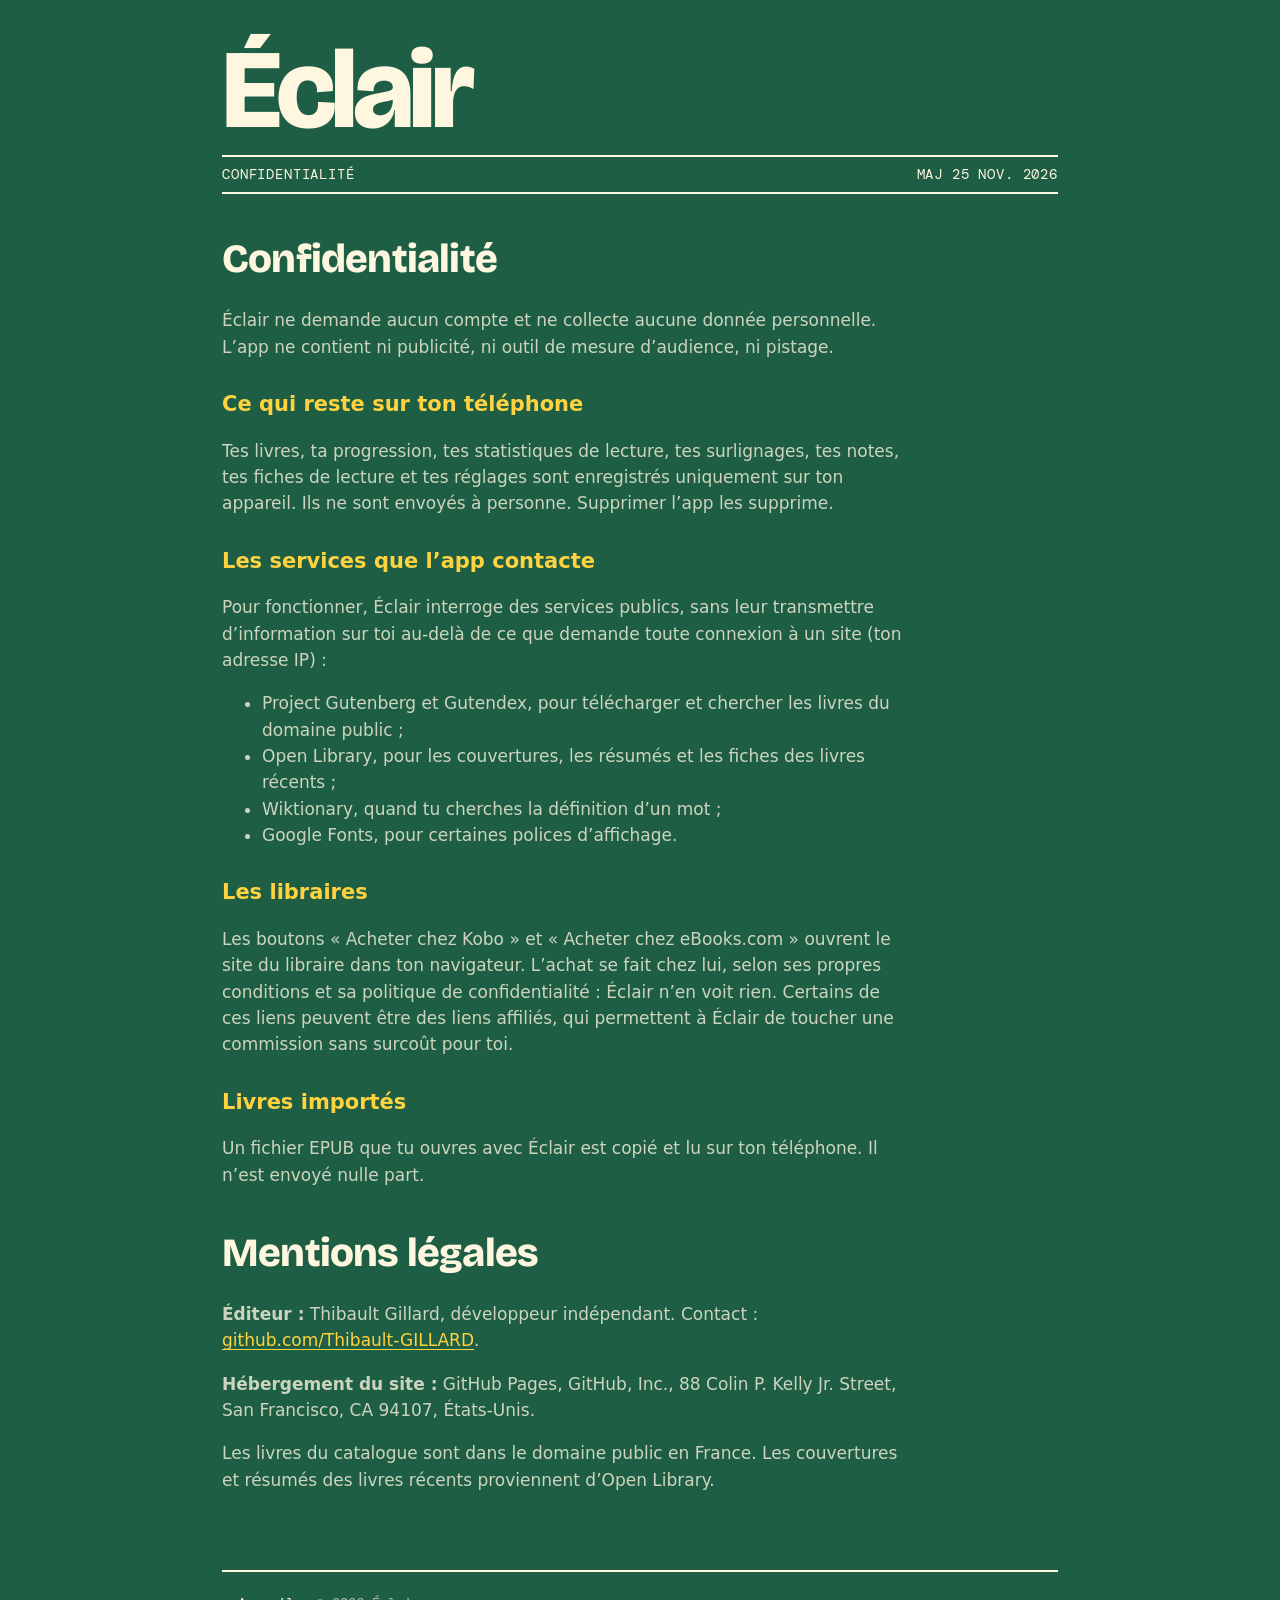
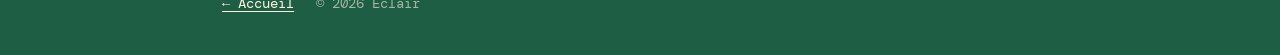
==== confidentialite.html @ 577f2a63 "Page de présentation d'Éclair et page confidentialité Co-Authored-By: Claude Opus 5.5 <noreply@anthr" ====
<!doctype html>
<html lang="fr">
<head>
  <meta charset="utf-8">
  <meta name="viewport" content="width=device-width, initial-scale=1">
  <title>Confidentialité et mentions légales — Éclair</title>
  <link rel="icon" href="icon.png">
  <link rel="preconnect" href="https://fonts.googleapis.com">
  <link rel="preconnect" href="https://fonts.gstatic.com" crossorigin>
  <link href="https://fonts.googleapis.com/css2?family=Bricolage+Grotesque:opsz,wght@12..96,800&family=DM+Mono:wght@400;500&display=swap" rel="stylesheet">
  <link rel="stylesheet" href="style.css">
</head>
<body>
  <div class="wrap">
    <header class="mast">
      <div class="row"><h1><a href="./" style="color:inherit;text-decoration:none">Éclair</a></h1></div>
      <div class="strip"><span>CONFIDENTIALITÉ</span><span>MAJ 25 NOV. 2026</span></div>
    </header>

    <div class="doc">
      <h2>Confidentialité</h2>
      <p>Éclair ne demande aucun compte et ne collecte aucune donnée personnelle. L’app ne contient ni publicité, ni outil de mesure d’audience, ni pistage.</p>

      <h3>Ce qui reste sur ton téléphone</h3>
      <p>Tes livres, ta progression, tes statistiques de lecture, tes surlignages, tes notes, tes fiches de lecture et tes réglages sont enregistrés uniquement sur ton appareil. Ils ne sont envoyés à personne. Supprimer l’app les supprime.</p>

      <h3>Les services que l’app contacte</h3>
      <p>Pour fonctionner, Éclair interroge des services publics, sans leur transmettre d’information sur toi au-delà de ce que demande toute connexion à un site (ton adresse IP) :</p>
      <ul>
        <li>Project Gutenberg et Gutendex, pour télécharger et chercher les livres du domaine public ;</li>
        <li>Open Library, pour les couvertures, les résumés et les fiches des livres récents ;</li>
        <li>Wiktionary, quand tu cherches la définition d’un mot ;</li>
        <li>Google Fonts, pour certaines polices d’affichage.</li>
      </ul>

      <h3>Les libraires</h3>
      <p>Les boutons « Acheter chez Kobo » et « Acheter chez eBooks.com » ouvrent le site du libraire dans ton navigateur. L’achat se fait chez lui, selon ses propres conditions et sa politique de confidentialité : Éclair n’en voit rien. Certains de ces liens peuvent être des liens affiliés, qui permettent à Éclair de toucher une commission sans surcoût pour toi.</p>

      <h3>Livres importés</h3>
      <p>Un fichier EPUB que tu ouvres avec Éclair est copié et lu sur ton téléphone. Il n’est envoyé nulle part.</p>

      <h2>Mentions légales</h2>
      <p><strong>Éditeur :</strong> Thibault Gillard, développeur indépendant. Contact : <a href="https://github.com/Thibault-GILLARD">github.com/Thibault-GILLARD</a>.</p>
      <p><strong>Hébergement du site :</strong> GitHub Pages, GitHub, Inc., 88 Colin P. Kelly Jr. Street, San Francisco, CA 94107, États-Unis.</p>
      <p>Les livres du catalogue sont dans le domaine public en France. Les couvertures et résumés des livres récents proviennent d’Open Library.</p>
    </div>

    <footer>
      <a href="./">← Accueil</a>
      <span>© 2026 Éclair</span>
    </footer>
  </div>
</body>
</html>
---- style.css ----
:root {
  --bg: #1E5E45;
  --bg2: #174C38;
  --cream: #FFF6E0;
  --ink2: rgba(255, 246, 224, 0.78);
  --ink3: rgba(255, 246, 224, 0.58);
  --yellow: #FFD23F;
  --pink: #FF6F91;
  --navy: #1A1A40;
  --display: "Bricolage Grotesque", system-ui, sans-serif;
  --mono: "DM Mono", ui-monospace, monospace;
}
* { box-sizing: border-box; }
html { -webkit-text-size-adjust: 100%; }
body {
  margin: 0;
  background: var(--bg);
  color: var(--cream);
  font: 17px/1.55 system-ui, -apple-system, "Segoe UI", sans-serif;
}
a { color: var(--yellow); text-underline-offset: 3px; }
.wrap { max-width: 880px; margin: 0 auto; padding: 0 22px; }

/* masthead, like the app's library */
header.mast { padding-top: 40px; }
.mast .row { display: flex; align-items: center; gap: 18px; }
.mast img { width: 76px; height: 76px; border-radius: 18px; }
.mast h1 { margin: 0; font-family: var(--display); font-weight: 800; font-size: clamp(64px, 14vw, 112px); letter-spacing: -0.04em; line-height: 0.9; }
.strip { margin-top: 14px; display: flex; justify-content: space-between; font-family: var(--mono); font-size: 14px; letter-spacing: 0.06em; border-top: 2px solid var(--cream); border-bottom: 2px solid var(--cream); padding: 7px 0; }

.hero { padding: 40px 0 10px; }
.hero h2 { font-family: var(--display); font-weight: 800; font-size: clamp(32px, 6vw, 48px); line-height: 1.05; letter-spacing: -0.02em; margin: 0 0 16px; }
.hero p { font-size: 19px; color: var(--ink2); max-width: 36em; margin: 0 0 22px; }
.badge { display: inline-block; position: relative; background: var(--yellow); color: var(--navy); font-family: var(--mono); font-weight: 500; padding: 14px 20px; border-radius: 10px; transform: rotate(-1.2deg); box-shadow: 0 10px 24px -12px rgba(0,0,0,0.5); }
.badge::before { content: ""; position: absolute; top: -10px; left: 50%; width: 80px; height: 20px; margin-left: -40px; background: rgba(255, 246, 224, 0.55); transform: rotate(2deg); }

section { padding: 34px 0 8px; }
section h3 { font-family: var(--display); font-weight: 800; font-size: 30px; letter-spacing: -0.02em; margin: 0 0 18px; }
.grid { display: grid; grid-template-columns: repeat(auto-fit, minmax(240px, 1fr)); gap: 16px; }
.card { background: var(--bg2); border-radius: 14px; padding: 20px; }
.card h4 { margin: 0 0 6px; color: var(--yellow); font-size: 19px; }
.card p { margin: 0; color: var(--ink2); font-size: 15.5px; }
.card .k { font-family: var(--mono); font-size: 12px; letter-spacing: 0.08em; color: var(--pink); margin-bottom: 10px; }

.shots { display: flex; gap: 16px; overflow-x: auto; padding-bottom: 8px; }
.shots img { height: 520px; border-radius: 28px; box-shadow: 0 14px 30px -14px rgba(0,0,0,0.6); }

.note { color: var(--ink2); font-size: 15.5px; max-width: 40em; }
footer { margin-top: 40px; padding: 22px 0 40px; border-top: 2px solid var(--cream); font-family: var(--mono); font-size: 13.5px; color: var(--ink3); display: flex; flex-wrap: wrap; gap: 8px 22px; }
footer a { color: var(--cream); }

/* legal page */
.doc { max-width: 40em; padding-bottom: 20px; }
.doc h2 { font-family: var(--display); font-weight: 800; font-size: 40px; letter-spacing: -0.02em; margin: 34px 0 10px; }
.doc h3 { font-size: 21px; margin: 28px 0 6px; font-family: system-ui, sans-serif; letter-spacing: 0; color: var(--yellow); }
.doc p, .doc li { color: var(--ink2); }
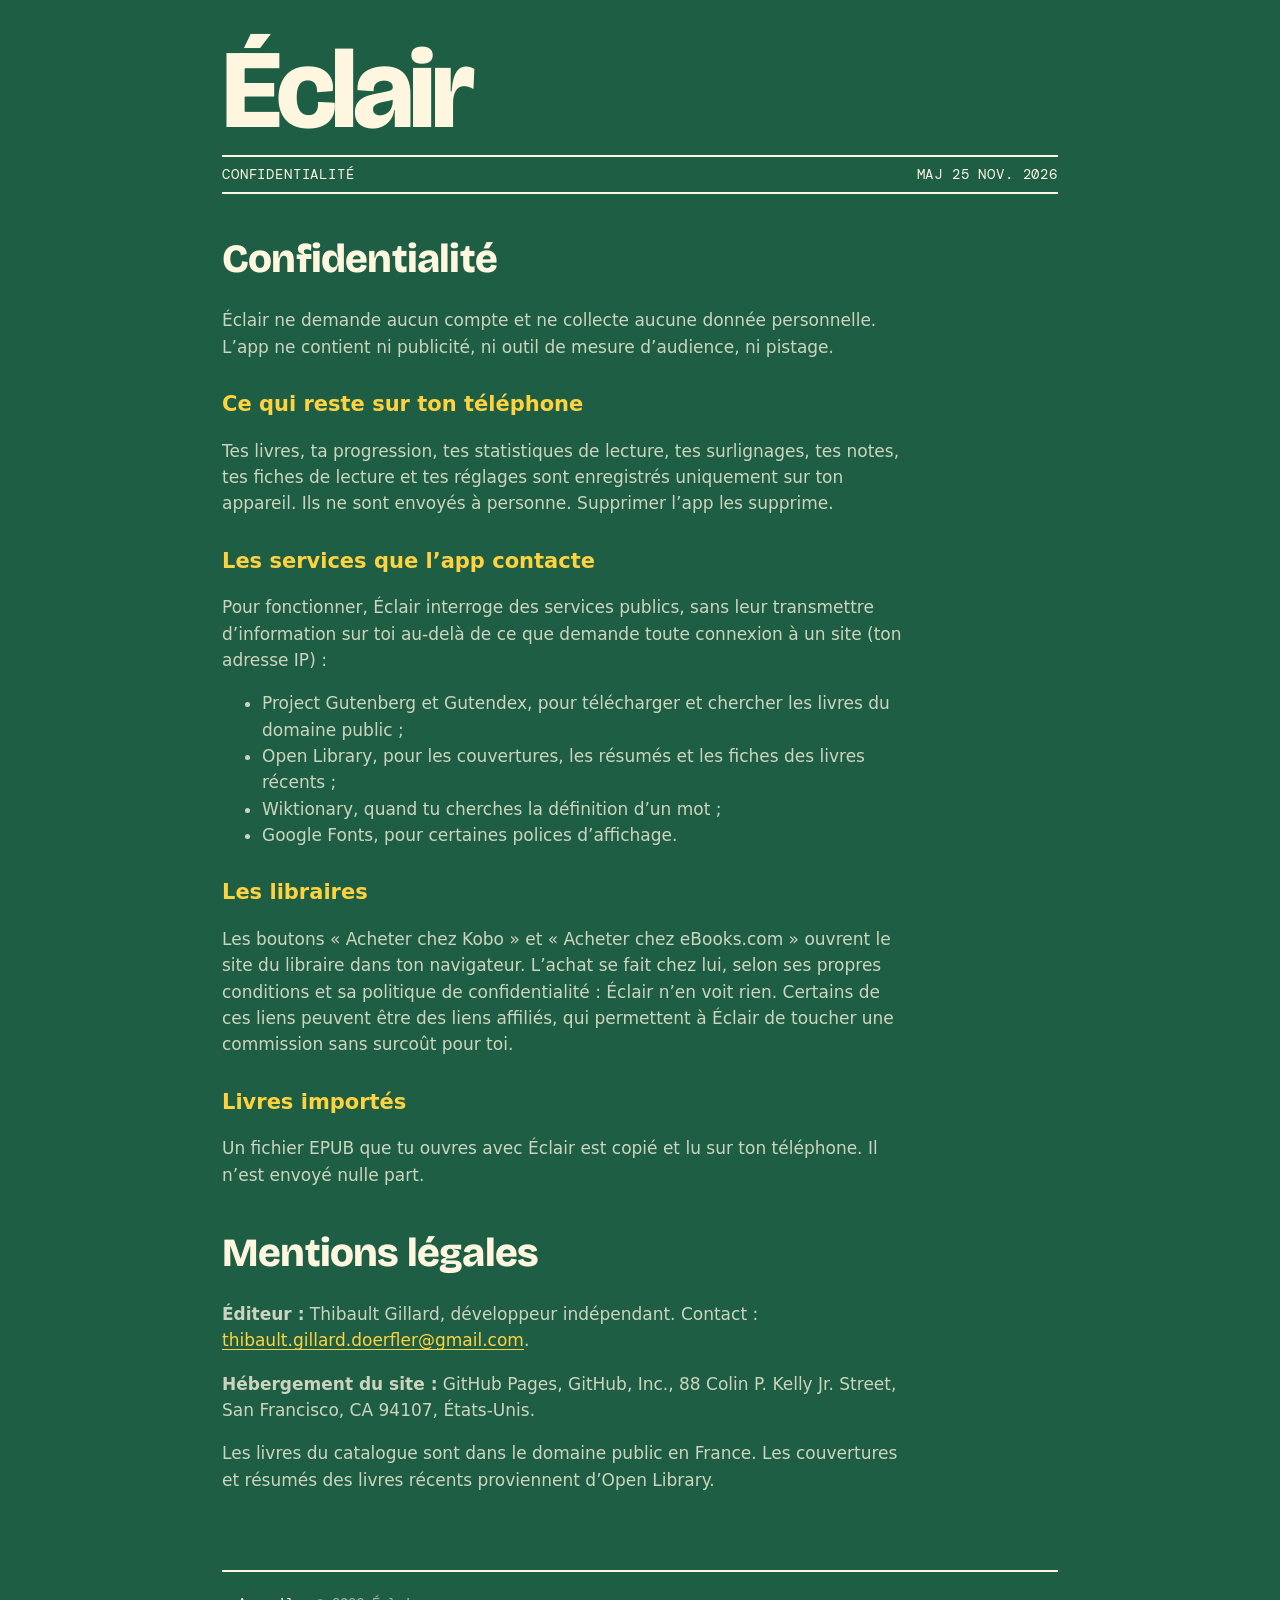
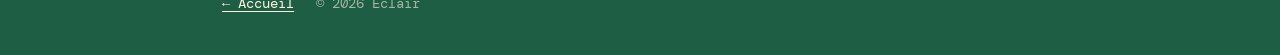
==== commit d12ca5c4: "Contact : adresse e-mail (masquée contre les robots) Co-Authored-By: Claude Opus 5.5 <noreply@anthro" ====
--- a/confidentialite.html
+++ b/confidentialite.html
@@ -40,7 +40,7 @@
       <p>Un fichier EPUB que tu ouvres avec Éclair est copié et lu sur ton téléphone. Il n’est envoyé nulle part.</p>
 
       <h2>Mentions légales</h2>
-      <p><strong>Éditeur :</strong> Thibault Gillard, développeur indépendant. Contact : <a href="https://github.com/Thibault-GILLARD">github.com/Thibault-GILLARD</a>.</p>
+      <p><strong>Éditeur :</strong> Thibault Gillard, développeur indépendant. Contact : <a class="mail" data-show="1" href="https://github.com/Thibault-GILLARD">thibault.gillard.doerfler [at] gmail.com</a>.</p>
       <p><strong>Hébergement du site :</strong> GitHub Pages, GitHub, Inc., 88 Colin P. Kelly Jr. Street, San Francisco, CA 94107, États-Unis.</p>
       <p>Les livres du catalogue sont dans le domaine public en France. Les couvertures et résumés des livres récents proviennent d’Open Library.</p>
     </div>
@@ -50,5 +50,6 @@
       <span>© 2026 Éclair</span>
     </footer>
   </div>
+<script>document.querySelectorAll("a.mail").forEach(function(a){var m=["thibault.gillard.doerfler","gmail.com"].join("@");a.href="mailto:"+m;if(a.dataset.show)a.textContent=m;});</script>
 </body>
 </html>
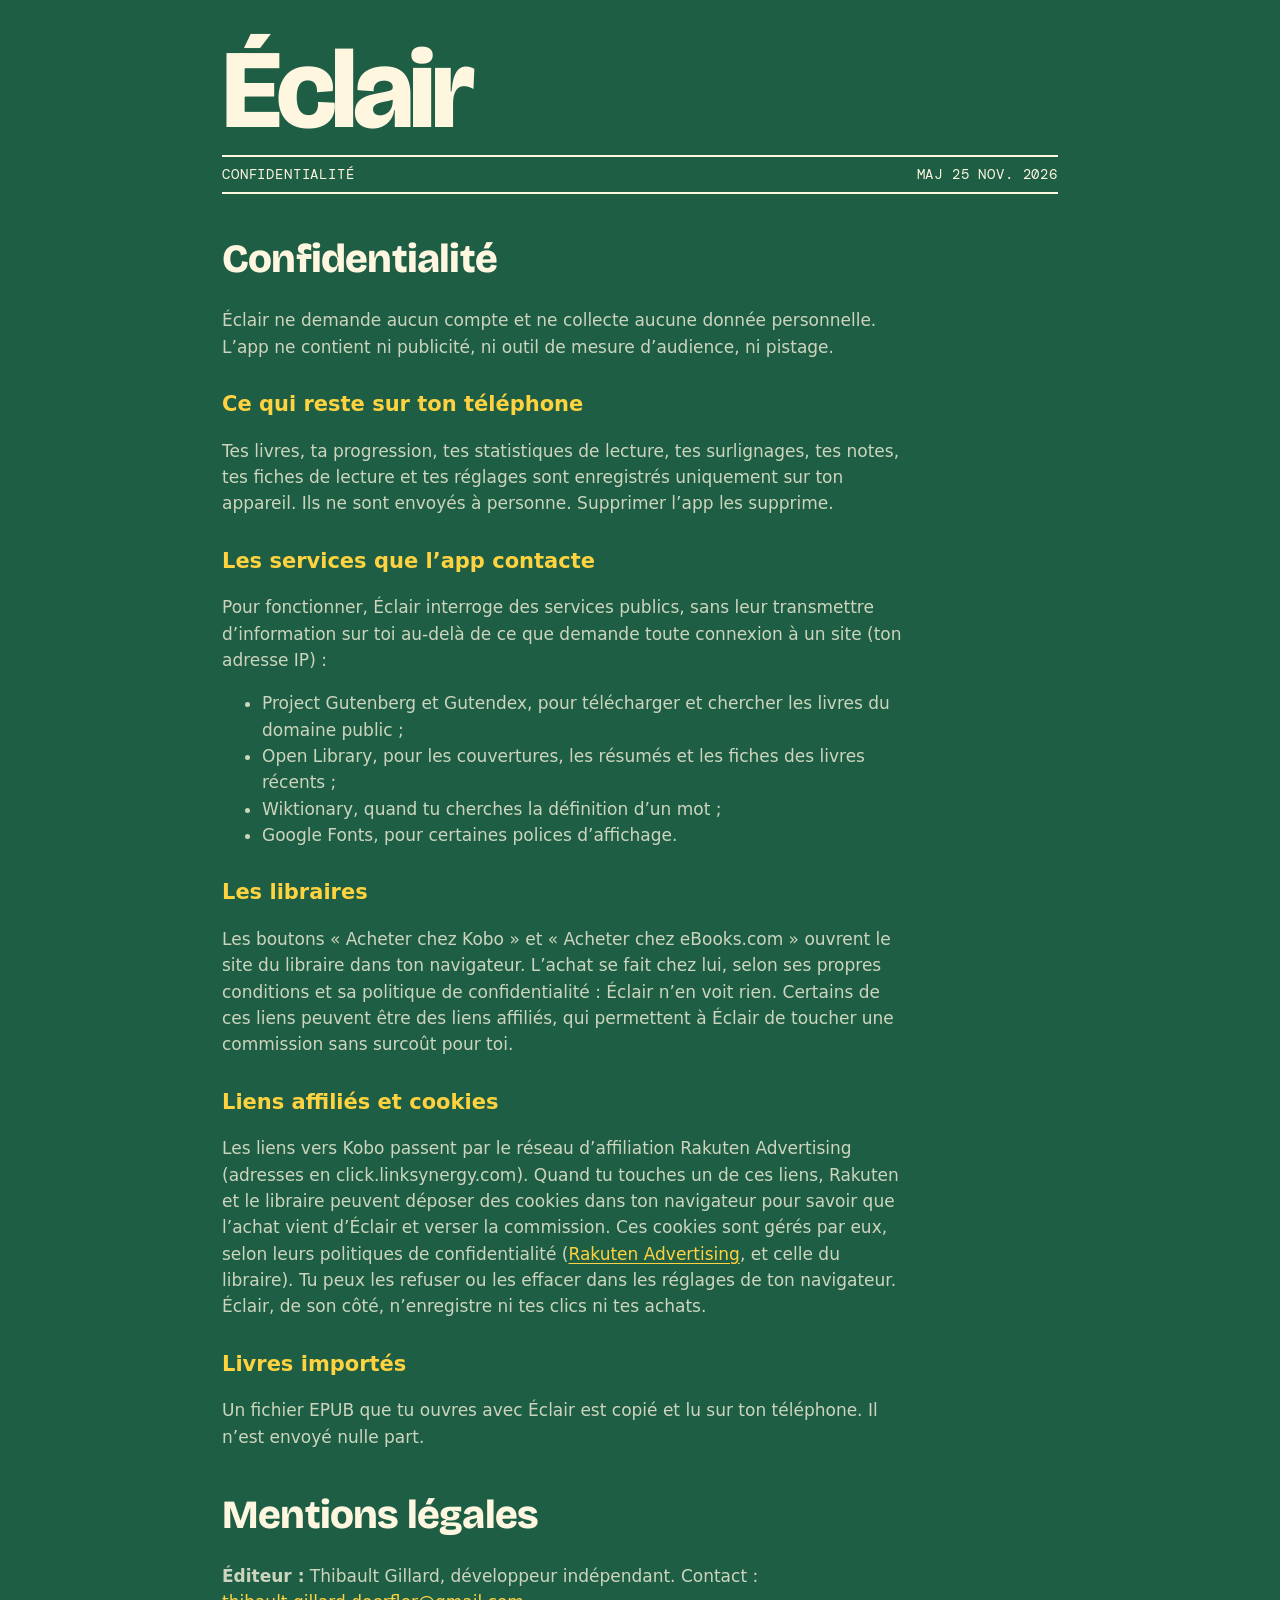
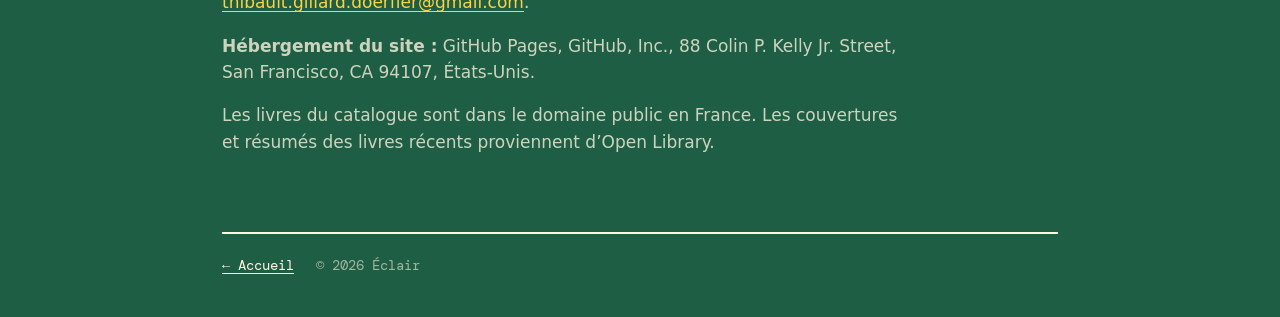
==== commit dc2e5d15: "Confidentialité : liens affiliés et cookies (exigé par Rakuten) Co-Authored-By: Claude Opus 5.5 <nor" ====
--- a/confidentialite.html
+++ b/confidentialite.html
@@ -35,6 +35,8 @@
 
       <h3>Les libraires</h3>
       <p>Les boutons « Acheter chez Kobo » et « Acheter chez eBooks.com » ouvrent le site du libraire dans ton navigateur. L’achat se fait chez lui, selon ses propres conditions et sa politique de confidentialité : Éclair n’en voit rien. Certains de ces liens peuvent être des liens affiliés, qui permettent à Éclair de toucher une commission sans surcoût pour toi.</p>
+      <h3>Liens affiliés et cookies</h3>
+      <p>Les liens vers Kobo passent par le réseau d’affiliation Rakuten Advertising (adresses en click.linksynergy.com). Quand tu touches un de ces liens, Rakuten et le libraire peuvent déposer des cookies dans ton navigateur pour savoir que l’achat vient d’Éclair et verser la commission. Ces cookies sont gérés par eux, selon leurs politiques de confidentialité (<a href="https://rakutenadvertising.com/legal-notices/services-privacy-policy/">Rakuten Advertising</a>, et celle du libraire). Tu peux les refuser ou les effacer dans les réglages de ton navigateur. Éclair, de son côté, n’enregistre ni tes clics ni tes achats.</p>
 
       <h3>Livres importés</h3>
       <p>Un fichier EPUB que tu ouvres avec Éclair est copié et lu sur ton téléphone. Il n’est envoyé nulle part.</p>
